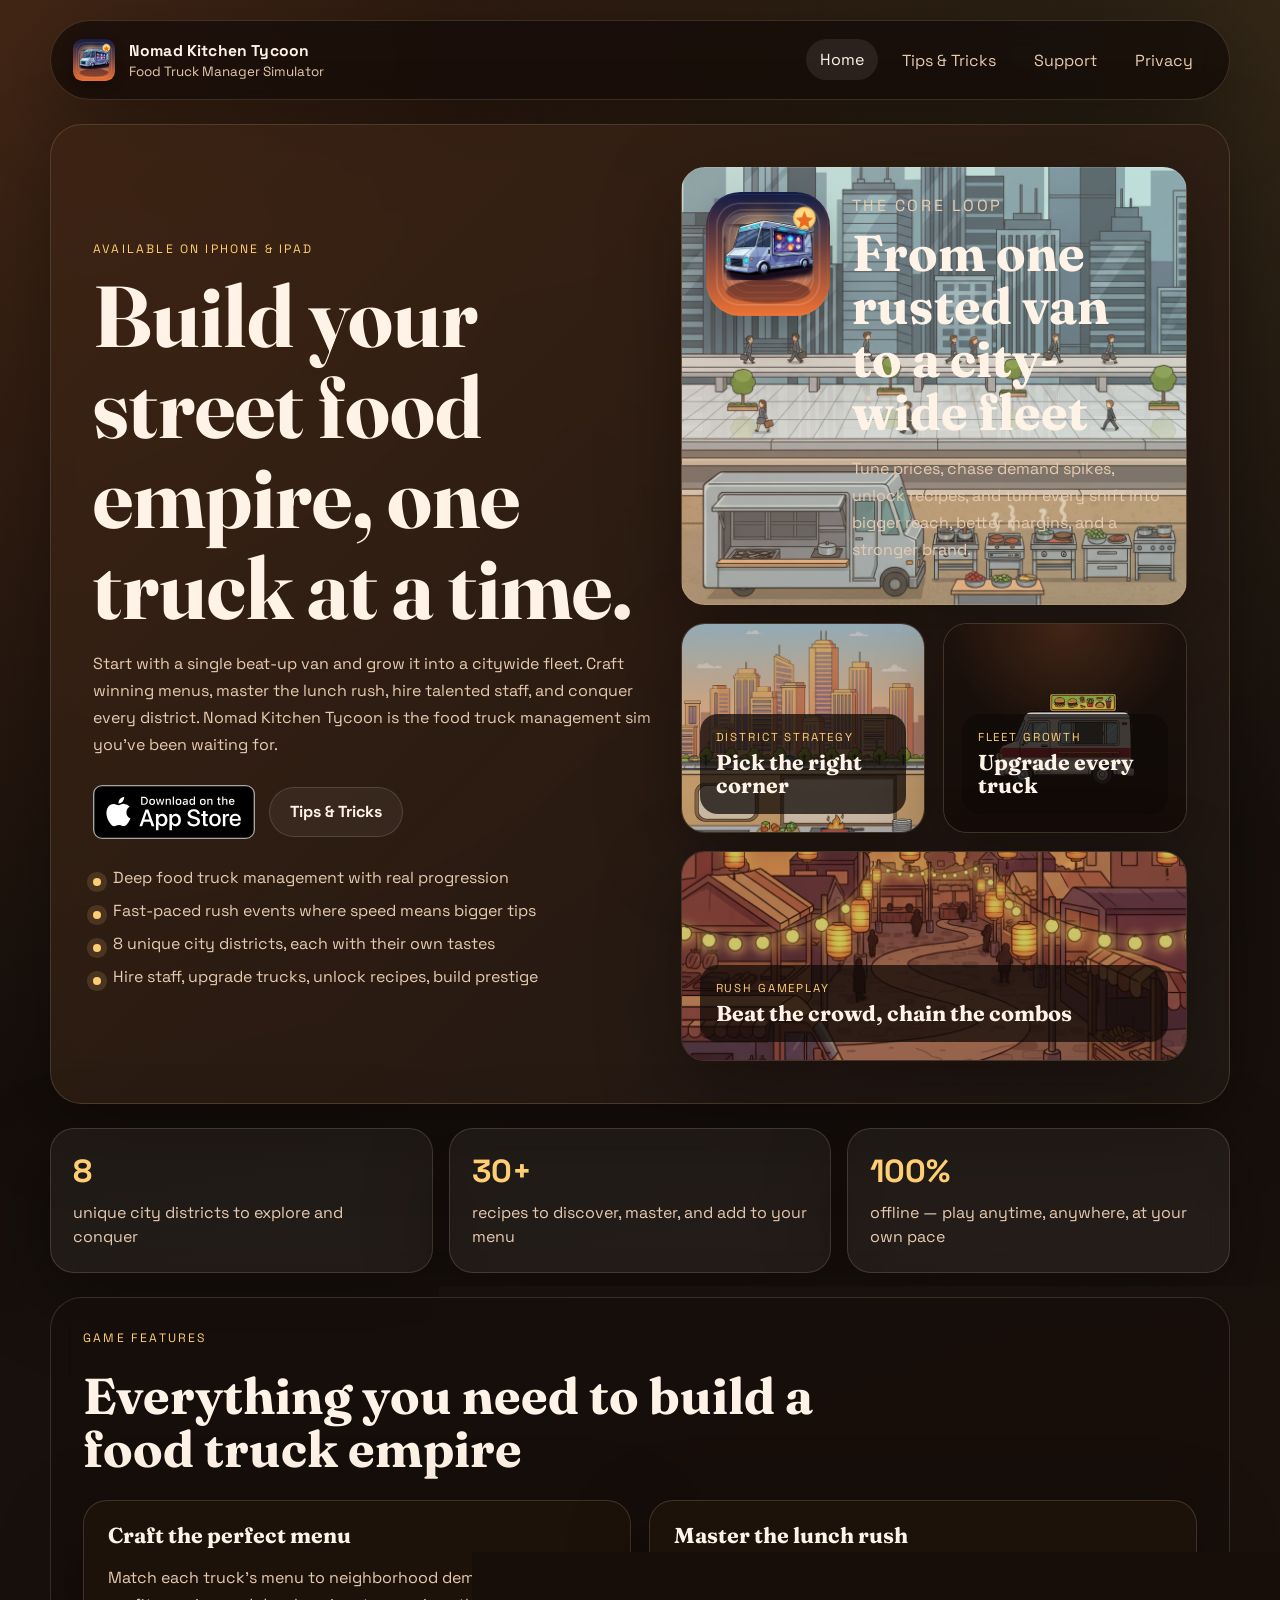
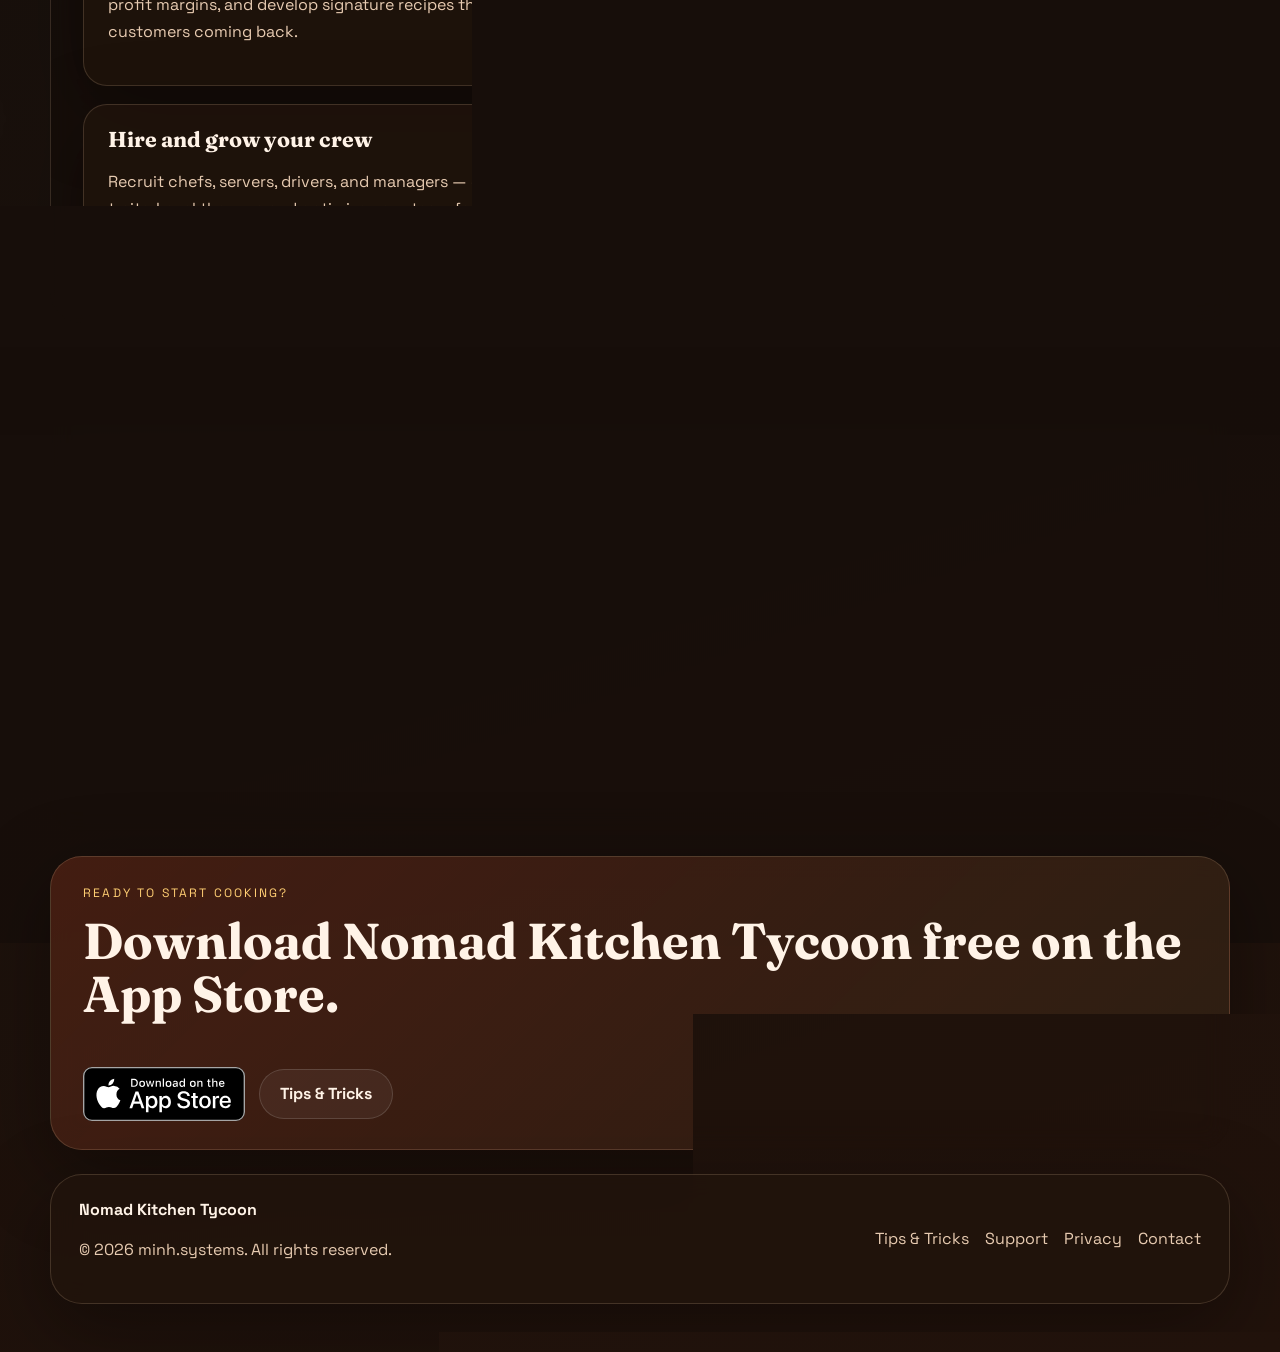
==== index.html @ 7404ed9f "Add files via upload" ====
<!DOCTYPE html>
<html lang="en">
<head>
  <meta charset="UTF-8">
  <meta name="viewport" content="width=device-width, initial-scale=1.0">
  <title>Nomad Kitchen Tycoon — Food Truck Manager Simulator for iPhone &amp; iPad</title>
  <meta
    name="description"
    content="Build your street food empire from a single truck. Manage menus, hire staff, conquer city districts, and master the lunch rush in Nomad Kitchen Tycoon."
  >
  <meta property="og:title" content="Nomad Kitchen Tycoon — Food Truck Manager Simulator">
  <meta
    property="og:description"
    content="Build your street food empire from a single truck. Manage menus, hire staff, conquer city districts, and master the lunch rush."
  >
  <meta property="og:type" content="website">
  <meta property="og:url" content="https://minh.systems/NomadKitchenTycoon/">
  <meta property="og:image" content="assets/app-icon.png">
  <link rel="canonical" href="https://minh.systems/NomadKitchenTycoon/">
  <link rel="icon" href="assets/app-icon.png">
  <link rel="apple-touch-icon" href="assets/app-icon.png">
  <link rel="stylesheet" href="styles.css">
</head>
<body class="page-home">
  <div class="site-shell">
    <header class="site-header">
      <a class="brand" href="index.html" aria-label="Nomad Kitchen Tycoon home">
        <img class="brand-icon" src="assets/app-icon.png" alt="" width="42" height="42">
        <span class="brand-text">
          <strong>Nomad Kitchen Tycoon</strong>
          <span>Food Truck Manager Simulator</span>
        </span>
      </a>
      <nav class="site-nav" aria-label="Primary">
        <a href="index.html" aria-current="page">Home</a>
        <a href="tips.html">Tips &amp; Tricks</a>
        <a href="support.html">Support</a>
        <a href="privacy.html">Privacy</a>
      </nav>
    </header>

    <main>
      <section class="hero reveal">
        <div class="hero-copy">
          <p class="eyebrow">Available on iPhone &amp; iPad</p>
          <h1>Build your street food empire, one truck at a time.</h1>
          <p class="hero-text">
            Start with a single beat-up van and grow it into a citywide fleet.
            Craft winning menus, master the lunch rush, hire talented staff, and
            conquer every district. Nomad Kitchen Tycoon is the food truck
            management sim you've been waiting for.
          </p>
          <div class="hero-actions">
            <a class="appstore-badge" href="https://apps.apple.com/app/id6759504817" target="_blank" rel="noopener">
              <img src="assets/app-store-badge.svg" alt="Download on the App Store" height="54">
            </a>
            <a class="button button-secondary" href="tips.html">Tips &amp; Tricks</a>
          </div>
          <ul class="hero-points" aria-label="Highlights">
            <li>Deep food truck management with real progression</li>
            <li>Fast-paced rush events where speed means bigger tips</li>
            <li>8 unique city districts, each with their own tastes</li>
            <li>Hire staff, upgrade trucks, unlock recipes, build prestige</li>
          </ul>
        </div>

        <div class="hero-stage">
          <div class="showcase-card skyline-card">
            <img class="app-icon" src="assets/app-icon.png" alt="Nomad Kitchen Tycoon app icon" width="124" height="124">
            <div class="showcase-meta">
              <p class="showcase-label">The Core Loop</p>
              <h2>From one rusted van to a city-wide fleet</h2>
              <p>
                Tune prices, chase demand spikes, unlock recipes, and turn every
                shift into bigger reach, better margins, and a stronger brand.
              </p>
            </div>
          </div>
          <div class="showcase-grid">
            <article class="showcase-card small-card bg-card">
              <img src="assets/bg-downtown.png" alt="Downtown district art" loading="lazy">
              <div>
                <p class="card-kicker">District Strategy</p>
                <h3>Pick the right corner</h3>
              </div>
            </article>
            <article class="showcase-card small-card truck-card">
              <img src="assets/truck-classic.png" alt="Classic food truck" loading="lazy">
              <div>
                <p class="card-kicker">Fleet Growth</p>
                <h3>Upgrade every truck</h3>
              </div>
            </article>
            <article class="showcase-card wide-card bg-card">
              <img src="assets/bg-night-market.png" alt="Night market district art" loading="lazy">
              <div>
                <p class="card-kicker">Rush Gameplay</p>
                <h3>Beat the crowd, chain the combos</h3>
              </div>
            </article>
          </div>
        </div>
      </section>

      <section class="value-strip reveal">
        <div class="value-pill">
          <span class="value-number">8</span>
          <span class="value-label">unique city districts to explore and conquer</span>
        </div>
        <div class="value-pill">
          <span class="value-number">30+</span>
          <span class="value-label">recipes to discover, master, and add to your menu</span>
        </div>
        <div class="value-pill">
          <span class="value-number">100%</span>
          <span class="value-label">offline — play anytime, anywhere, at your own pace</span>
        </div>
      </section>

      <section class="section reveal">
        <div class="section-heading">
          <p class="eyebrow">Game Features</p>
          <h2>Everything you need to build a food truck empire</h2>
        </div>
        <div class="feature-grid">
          <article class="feature-card">
            <h3>Craft the perfect menu</h3>
            <p>
              Match each truck's menu to neighborhood demand, balance profit margins,
              and develop signature recipes that keep customers coming back.
            </p>
          </article>
          <article class="feature-card">
            <h3>Master the lunch rush</h3>
            <p>
              Time-pressure rush events demand quick decisions and smooth combos.
              Serve faster, earn bigger tips, and build your reputation.
            </p>
          </article>
          <article class="feature-card">
            <h3>Hire and grow your crew</h3>
            <p>
              Recruit chefs, servers, drivers, and managers — each with unique traits.
              Level them up and optimize your team for maximum efficiency.
            </p>
          </article>
          <article class="feature-card">
            <h3>Expand your fleet</h3>
            <p>
              Upgrade engines, kitchens, storage, and serving speed. Unlock new trucks,
              districts, contracts, and prestige layers as you grow.
            </p>
          </article>
        </div>
      </section>

      <section class="section reveal">
        <div class="section-heading">
          <p class="eyebrow">What Makes It Special</p>
          <h2>A tycoon game built for quick sessions and long-term goals</h2>
        </div>
        <div class="story-grid">
          <article class="story-card accent-warm">
            <p class="card-kicker">Management</p>
            <h3>Run a real food business</h3>
            <p>
              Pricing strategy, supply management, location scouting, and customer
              satisfaction — every decision shapes your empire.
            </p>
          </article>
          <article class="story-card accent-ink">
            <p class="card-kicker">Progression</p>
            <h3>Always something to work toward</h3>
            <p>
              Daily rewards, rush mastery, contracts, staff growth, and prestige
              give you reasons to come back day after day.
            </p>
          </article>
          <article class="story-card accent-gold">
            <p class="card-kicker">Fantasy</p>
            <h3>Start small, dream big</h3>
            <p>
              Turn a rusty side hustle into the city's hottest street food brand.
              Every decision brings you closer to food truck legend status.
            </p>
          </article>
        </div>
      </section>

      <section class="cta-band reveal">
        <div>
          <p class="eyebrow">Ready to start cooking?</p>
          <h2>Download Nomad Kitchen Tycoon free on the App Store.</h2>
        </div>
        <div class="cta-actions">
          <a class="appstore-badge" href="https://apps.apple.com/app/id6759504817" target="_blank" rel="noopener">
            <img src="assets/app-store-badge.svg" alt="Download on the App Store" height="54">
          </a>
          <a class="button button-secondary" href="tips.html">Tips &amp; Tricks</a>
        </div>
      </section>
    </main>

    <footer class="site-footer">
      <div>
        <strong>Nomad Kitchen Tycoon</strong>
        <p>&copy; 2026 minh.systems. All rights reserved.</p>
      </div>
      <div class="footer-links">
        <a href="tips.html">Tips &amp; Tricks</a>
        <a href="support.html">Support</a>
        <a href="privacy.html">Privacy</a>
        <a href="mailto:mip@gmx.biz">Contact</a>
      </div>
    </footer>
  </div>
</body>
</html>
---- styles.css ----
@import url("https://fonts.googleapis.com/css2?family=Fraunces:wght@500;600;700&family=Space+Grotesk:wght@400;500;700&display=swap");

:root {
  --bg: #130d09;
  --bg-elevated: rgba(34, 20, 13, 0.76);
  --bg-soft: rgba(255, 245, 232, 0.08);
  --line: rgba(255, 214, 176, 0.16);
  --text: #fff3e7;
  --muted: #e7cbb1;
  --accent: #ff8f4d;
  --accent-deep: #ff5c33;
  --accent-gold: #ffce73;
  --accent-ink: #1f2833;
  --shadow: 0 24px 80px rgba(0, 0, 0, 0.35);
  --radius-xl: 32px;
  --radius-lg: 24px;
  --radius-md: 18px;
  --max-width: 1180px;
}

* {
  box-sizing: border-box;
}

html {
  scroll-behavior: smooth;
}

body {
  margin: 0;
  color: var(--text);
  font-family: "Space Grotesk", "Avenir Next", "Segoe UI", sans-serif;
  background:
    radial-gradient(circle at top left, rgba(255, 143, 77, 0.22), transparent 34%),
    radial-gradient(circle at top right, rgba(255, 206, 115, 0.14), transparent 26%),
    linear-gradient(160deg, #0e0906 0%, #17100c 40%, #21120b 100%);
  min-height: 100vh;
}

body::before {
  content: "";
  position: fixed;
  inset: 0;
  pointer-events: none;
  background-image:
    linear-gradient(rgba(255, 255, 255, 0.02) 1px, transparent 1px),
    linear-gradient(90deg, rgba(255, 255, 255, 0.02) 1px, transparent 1px);
  background-size: 28px 28px;
  mask-image: radial-gradient(circle at center, black 35%, transparent 85%);
  opacity: 0.35;
}

a {
  color: inherit;
}

img {
  display: block;
  max-width: 100%;
}

.site-shell {
  position: relative;
  z-index: 1;
  width: min(calc(100% - 32px), var(--max-width));
  margin: 0 auto;
  padding-bottom: 48px;
}

.site-header,
.site-footer,
.hero,
.subpage-hero,
.section,
.value-strip,
.cta-band {
  backdrop-filter: blur(12px);
}

.site-header {
  display: flex;
  align-items: center;
  justify-content: space-between;
  gap: 20px;
  margin-top: 20px;
  padding: 18px 22px;
  border: 1px solid var(--line);
  border-radius: 999px;
  background: rgba(18, 11, 8, 0.72);
  box-shadow: var(--shadow);
}

.brand {
  display: inline-flex;
  align-items: center;
  gap: 14px;
  text-decoration: none;
}

.brand-icon {
  width: 42px;
  height: 42px;
  border-radius: 22.37%;
  box-shadow: 0 4px 12px rgba(0, 0, 0, 0.3);
}

.brand-text {
  display: flex;
  flex-direction: column;
  gap: 2px;
}

.brand-text strong {
  font-size: 0.98rem;
  letter-spacing: 0.01em;
}

.brand-text span {
  color: var(--muted);
  font-size: 0.84rem;
}

.site-nav {
  display: flex;
  flex-wrap: wrap;
  gap: 10px;
}

.site-nav a {
  padding: 10px 14px;
  border-radius: 999px;
  color: var(--muted);
  text-decoration: none;
  transition: background-color 0.25s ease, color 0.25s ease, transform 0.25s ease;
}

.site-nav a:hover,
.site-nav a[aria-current="page"] {
  background: rgba(255, 255, 255, 0.08);
  color: var(--text);
  transform: translateY(-1px);
}

.hero,
.subpage-hero {
  display: grid;
  gap: 28px;
  margin-top: 24px;
  padding: 42px;
  border: 1px solid var(--line);
  border-radius: var(--radius-xl);
  background:
    linear-gradient(135deg, rgba(255, 143, 77, 0.13), rgba(255, 255, 255, 0.04)),
    rgba(24, 15, 10, 0.76);
  box-shadow: var(--shadow);
}

.hero {
  grid-template-columns: 1.05fr 0.95fr;
  align-items: center;
}

.subpage-hero {
  grid-template-columns: minmax(0, 1.2fr) minmax(280px, 0.8fr);
  align-items: start;
}

.eyebrow {
  margin: 0 0 14px;
  text-transform: uppercase;
  letter-spacing: 0.18em;
  font-size: 0.76rem;
  color: var(--accent-gold);
}

h1,
h2,
h3 {
  margin: 0;
  font-family: "Fraunces", Georgia, serif;
  line-height: 1.05;
}

h1 {
  font-size: clamp(2.7rem, 7vw, 5.4rem);
  max-width: 11ch;
}

h2 {
  font-size: clamp(1.9rem, 4vw, 3.15rem);
}

h3 {
  font-size: 1.35rem;
}

.hero-text,
.feature-card p,
.story-card p,
.policy-card p,
.support-note,
.table-cell,
.site-footer p,
.showcase-meta p,
.faq-item p {
  color: var(--muted);
  line-height: 1.7;
  font-size: 1rem;
}

.hero-actions,
.cta-actions {
  display: flex;
  flex-wrap: wrap;
  align-items: center;
  gap: 14px;
  margin-top: 26px;
}

.button {
  display: inline-flex;
  align-items: center;
  justify-content: center;
  min-height: 50px;
  padding: 0 20px;
  border-radius: 999px;
  border: 1px solid transparent;
  font-weight: 700;
  text-decoration: none;
  transition: transform 0.25s ease, box-shadow 0.25s ease, background-color 0.25s ease;
}

.button:hover {
  transform: translateY(-2px);
}

.button-primary {
  background: linear-gradient(160deg, var(--accent) 0%, var(--accent-deep) 100%);
  color: #1b120d;
  box-shadow: 0 18px 40px rgba(255, 92, 51, 0.24);
}

.button-secondary {
  border-color: rgba(255, 255, 255, 0.14);
  background: rgba(255, 255, 255, 0.05);
}

.appstore-badge {
  display: inline-flex;
  align-items: center;
  transition: transform 0.25s ease, opacity 0.25s ease;
}

.appstore-badge img {
  height: 54px;
  width: auto;
  display: block;
}

.appstore-badge:hover {
  transform: translateY(-2px);
  opacity: 0.88;
}

.policy-link {
  margin-top: 10px;
}

.policy-link a {
  color: var(--accent);
  text-decoration: underline;
  text-decoration-thickness: 1px;
  text-underline-offset: 3px;
}

.policy-link a:hover {
  color: var(--accent-gold);
}

.tip-number {
  display: inline-flex;
  align-items: center;
  justify-content: center;
  width: 36px;
  height: 36px;
  border-radius: 10px;
  background: linear-gradient(160deg, var(--accent) 0%, var(--accent-deep) 100%);
  color: #1b120d;
  font-weight: 800;
  font-size: 0.9rem;
  flex-shrink: 0;
  margin-bottom: 12px;
}

.tutorial-steps {
  display: grid;
  gap: 18px;
}

.tutorial-step {
  display: grid;
  grid-template-columns: 48px 1fr;
  gap: 16px;
  padding: 24px;
  border: 1px solid var(--line);
  border-radius: var(--radius-lg);
  background: var(--bg-elevated);
  box-shadow: var(--shadow);
}

.step-number {
  display: grid;
  place-items: center;
  width: 48px;
  height: 48px;
  border-radius: 14px;
  background: linear-gradient(160deg, var(--accent) 0%, var(--accent-deep) 100%);
  color: #1b120d;
  font-weight: 800;
  font-size: 1.2rem;
}

.step-content h3 {
  margin-bottom: 8px;
}

.step-content p {
  color: var(--muted);
  line-height: 1.7;
}

.hero-points {
  display: grid;
  gap: 12px;
  margin: 28px 0 0;
  padding: 0;
  list-style: none;
}

.hero-points li {
  position: relative;
  padding-left: 20px;
  color: var(--muted);
}

.hero-points li::before {
  content: "";
  position: absolute;
  left: 0;
  top: 0.72em;
  width: 8px;
  height: 8px;
  border-radius: 999px;
  background: var(--accent-gold);
  box-shadow: 0 0 0 6px rgba(255, 206, 115, 0.14);
}

.hero-stage {
  display: grid;
  gap: 18px;
}

.showcase-card,
.feature-card,
.story-card,
.value-pill,
.support-panel,
.policy-card,
.faq-item,
.table-like,
.cta-band,
.site-footer {
  border: 1px solid var(--line);
  box-shadow: var(--shadow);
}

.showcase-card,
.feature-card,
.story-card,
.support-panel,
.policy-card,
.table-like,
.site-footer {
  background: var(--bg-elevated);
}

.showcase-card {
  overflow: hidden;
  border-radius: var(--radius-lg);
}

.skyline-card {
  display: grid;
  grid-template-columns: 124px 1fr;
  gap: 22px;
  padding: 24px;
  min-height: 220px;
  background:
    linear-gradient(135deg, rgba(255, 143, 77, 0.18), rgba(255, 206, 115, 0.1)),
    url("assets/bg-financial.png") center/cover no-repeat;
}

.app-icon {
  width: 124px;
  height: 124px;
  border-radius: 27.78%;
  box-shadow: 0 20px 40px rgba(0, 0, 0, 0.28);
}

.showcase-label,
.card-kicker {
  margin: 0 0 8px;
  text-transform: uppercase;
  letter-spacing: 0.16em;
  font-size: 0.72rem;
  color: var(--accent-gold);
}

.showcase-grid {
  display: grid;
  grid-template-columns: 1fr 1fr;
  gap: 18px;
}

.small-card,
.wide-card {
  position: relative;
  min-height: 210px;
}

.small-card img,
.wide-card img {
  position: absolute;
  inset: 0;
  width: 100%;
  height: 100%;
  object-fit: cover;
  opacity: 0.78;
}

.small-card div,
.wide-card div {
  position: absolute;
  inset: auto 18px 18px;
  padding: 16px;
  border-radius: var(--radius-md);
  background: rgba(15, 10, 8, 0.74);
}

.truck-card img {
  object-fit: contain;
  padding: 18px;
  background:
    radial-gradient(circle at top, rgba(255, 143, 77, 0.22), transparent 48%),
    linear-gradient(180deg, rgba(28, 17, 12, 0.94), rgba(17, 11, 8, 0.92));
}

.wide-card {
  grid-column: span 2;
}

.value-strip,
.cta-band,
.section {
  margin-top: 24px;
  border-radius: var(--radius-xl);
}

.value-strip {
  display: grid;
  grid-template-columns: repeat(3, 1fr);
  gap: 16px;
}

.value-pill {
  padding: 22px;
  border-radius: var(--radius-lg);
  background: rgba(255, 255, 255, 0.05);
}

.value-number {
  display: block;
  margin-bottom: 10px;
  font-size: 2rem;
  font-weight: 800;
  color: var(--accent-gold);
}

.value-label {
  color: var(--muted);
  line-height: 1.55;
}

.section {
  padding: 32px;
  border: 1px solid var(--line);
  background: rgba(23, 14, 10, 0.72);
}

.section-heading {
  display: grid;
  gap: 10px;
  margin-bottom: 24px;
  max-width: 760px;
}

.feature-grid,
.story-grid,
.support-grid,
.policy-grid,
.policy-stack {
  display: grid;
  gap: 18px;
}

.feature-grid,
.support-grid,
.policy-grid {
  grid-template-columns: repeat(2, minmax(0, 1fr));
}

.story-grid {
  grid-template-columns: repeat(3, minmax(0, 1fr));
}

.policy-stack {
  grid-template-columns: 1fr;
}

.feature-card,
.story-card,
.policy-card,
.support-panel {
  padding: 24px;
  border-radius: var(--radius-lg);
}

.accent-warm {
  background:
    linear-gradient(160deg, rgba(255, 143, 77, 0.24), rgba(36, 16, 11, 0.86)),
    var(--bg-elevated);
}

.accent-ink {
  background:
    linear-gradient(160deg, rgba(41, 55, 69, 0.9), rgba(17, 12, 9, 0.84)),
    var(--bg-elevated);
}

.accent-gold {
  background:
    linear-gradient(160deg, rgba(255, 206, 115, 0.18), rgba(31, 17, 9, 0.88)),
    var(--bg-elevated);
}

.support-panel {
  background:
    linear-gradient(160deg, rgba(255, 143, 77, 0.18), rgba(22, 14, 11, 0.92)),
    var(--bg-elevated);
}

.support-email {
  display: inline-block;
  margin: 10px 0 12px;
  font-size: 1.1rem;
  font-weight: 700;
  text-decoration-thickness: 2px;
}

.faq-list {
  display: grid;
  gap: 14px;
}

.faq-item {
  padding: 0;
  overflow: hidden;
  border-radius: var(--radius-lg);
  background: rgba(255, 255, 255, 0.04);
}

.faq-item summary {
  padding: 20px 24px;
  cursor: pointer;
  font-weight: 700;
  list-style: none;
}

.faq-item summary::-webkit-details-marker {
  display: none;
}

.faq-item p {
  margin: 0;
  padding: 0 24px 22px;
}

.table-like {
  overflow: hidden;
  border-radius: var(--radius-lg);
}

.table-row {
  display: grid;
  grid-template-columns: minmax(180px, 0.55fr) 1.45fr;
}

.table-row + .table-row {
  border-top: 1px solid var(--line);
}

.table-cell {
  padding: 18px 20px;
}

.table-heading {
  font-weight: 700;
  color: var(--text);
  background: rgba(255, 255, 255, 0.03);
}

.cta-band {
  display: flex;
  align-items: center;
  justify-content: space-between;
  flex-wrap: wrap;
  gap: 20px;
  padding: 28px 32px;
  border: 1px solid var(--line);
  background:
    linear-gradient(135deg, rgba(255, 92, 51, 0.18), rgba(255, 206, 115, 0.08)),
    rgba(27, 16, 11, 0.84);
}

.site-footer {
  display: flex;
  align-items: center;
  justify-content: space-between;
  gap: 18px;
  margin-top: 24px;
  padding: 24px 28px;
  border-radius: var(--radius-xl);
}

.footer-links {
  display: flex;
  flex-wrap: wrap;
  gap: 16px;
}

.footer-links a {
  color: var(--muted);
  text-decoration: none;
}

.footer-links a:hover {
  color: var(--text);
}

.reveal {
  animation: reveal-up 0.7s ease both;
}

.reveal:nth-of-type(2) {
  animation-delay: 0.08s;
}

.reveal:nth-of-type(3) {
  animation-delay: 0.16s;
}

.reveal:nth-of-type(4) {
  animation-delay: 0.24s;
}

@keyframes reveal-up {
  from {
    opacity: 0;
    transform: translateY(18px);
  }
  to {
    opacity: 1;
    transform: translateY(0);
  }
}

@media (max-width: 980px) {
  .hero,
  .subpage-hero,
  .story-grid,
  .policy-stack,
  .value-strip,
  .feature-grid,
  .support-grid,
  .policy-grid,
  .cta-band,
  .site-footer {
    grid-template-columns: 1fr;
  }

  .hero,
  .subpage-hero,
  .section,
  .cta-band {
    padding: 28px;
  }

  .site-header,
  .cta-band,
  .site-footer {
    border-radius: 28px;
  }

  .site-header,
  .site-footer,
  .cta-band {
    flex-direction: column;
    align-items: flex-start;
  }
}

@media (max-width: 720px) {
  .site-shell {
    width: min(calc(100% - 20px), var(--max-width));
  }

  .hero,
  .subpage-hero,
  .section,
  .cta-band {
    padding: 22px;
  }

  .skyline-card {
    grid-template-columns: 1fr;
  }

  .app-icon {
    width: 96px;
    height: 96px;
  }

  .appstore-badge img {
    height: 44px;
  }

  .showcase-grid {
    grid-template-columns: 1fr;
  }

  .wide-card {
    grid-column: auto;
  }

  .feature-grid,
  .support-grid,
  .policy-grid,
  .table-row {
    grid-template-columns: 1fr;
  }

  .site-nav {
    width: 100%;
  }
}

@media (prefers-reduced-motion: reduce) {
  html {
    scroll-behavior: auto;
  }

  .reveal,
  .site-nav a,
  .button {
    animation: none;
    transition: none;
  }
}
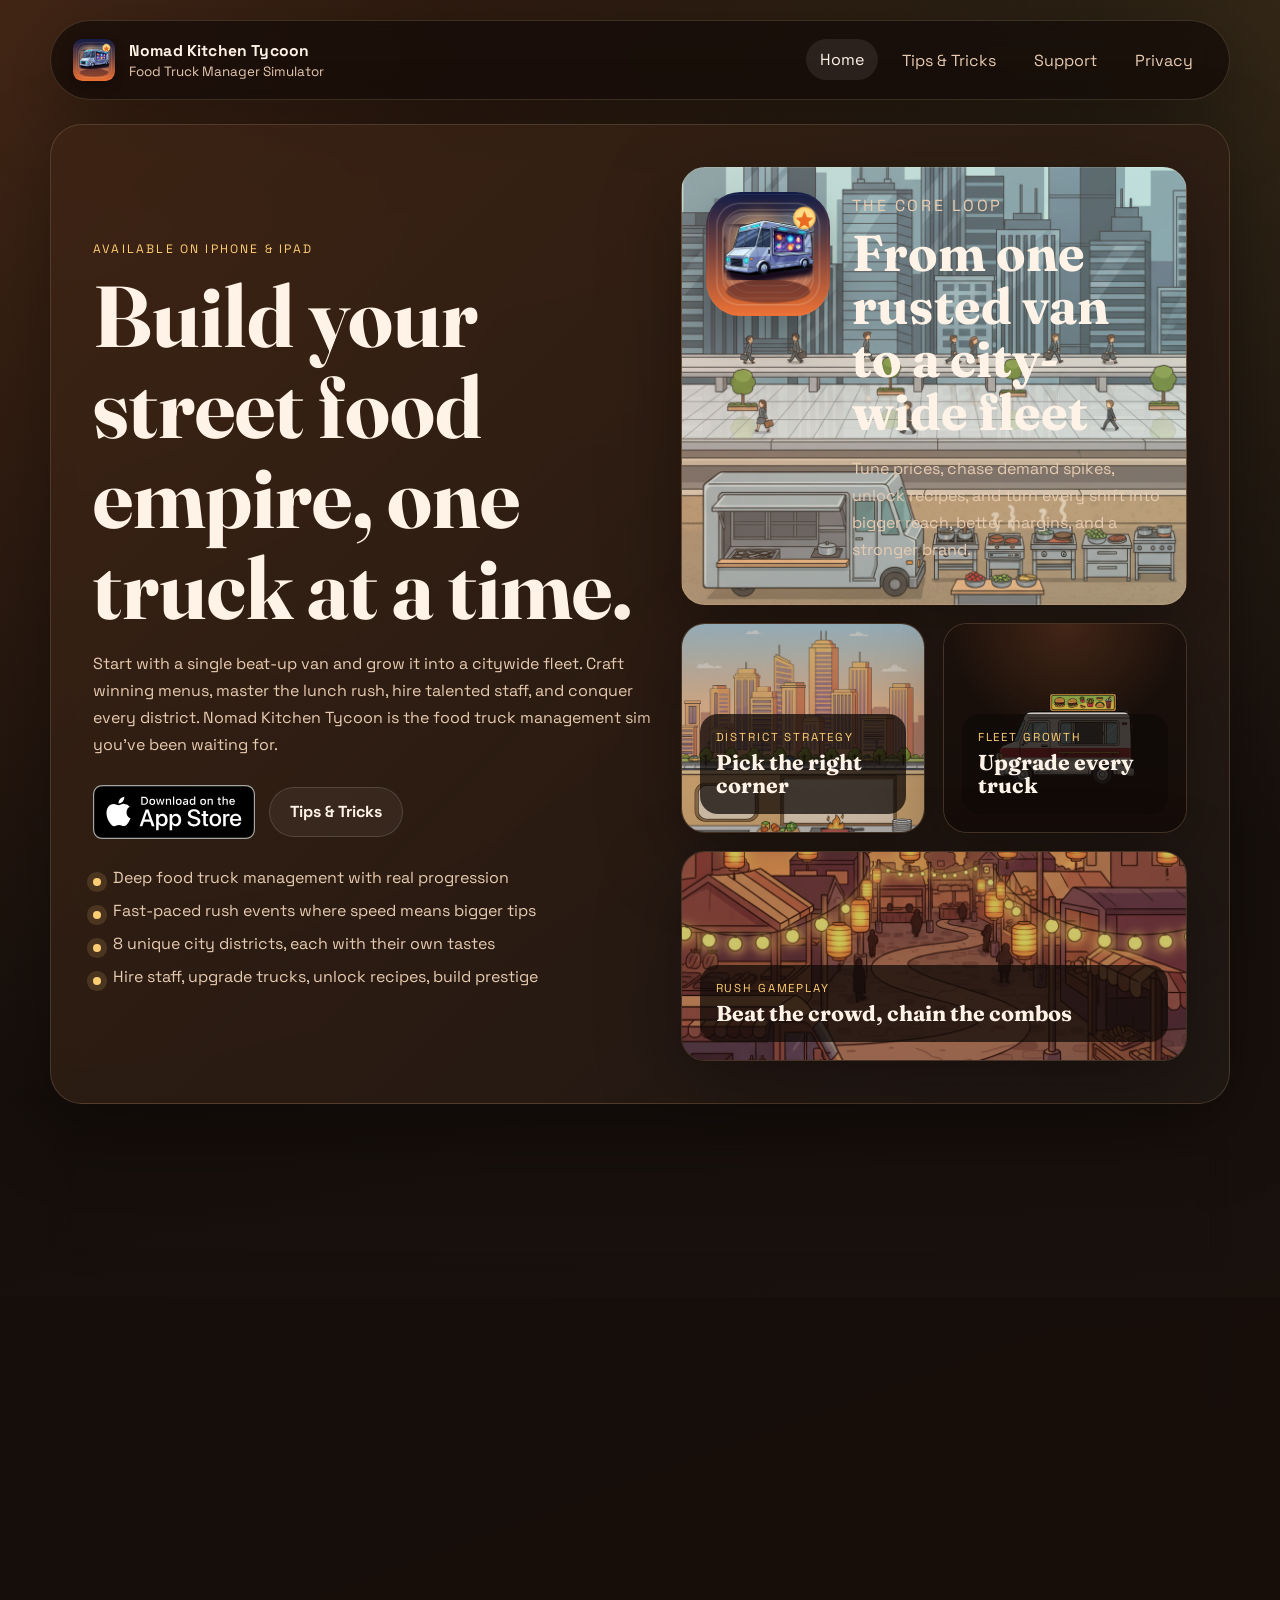
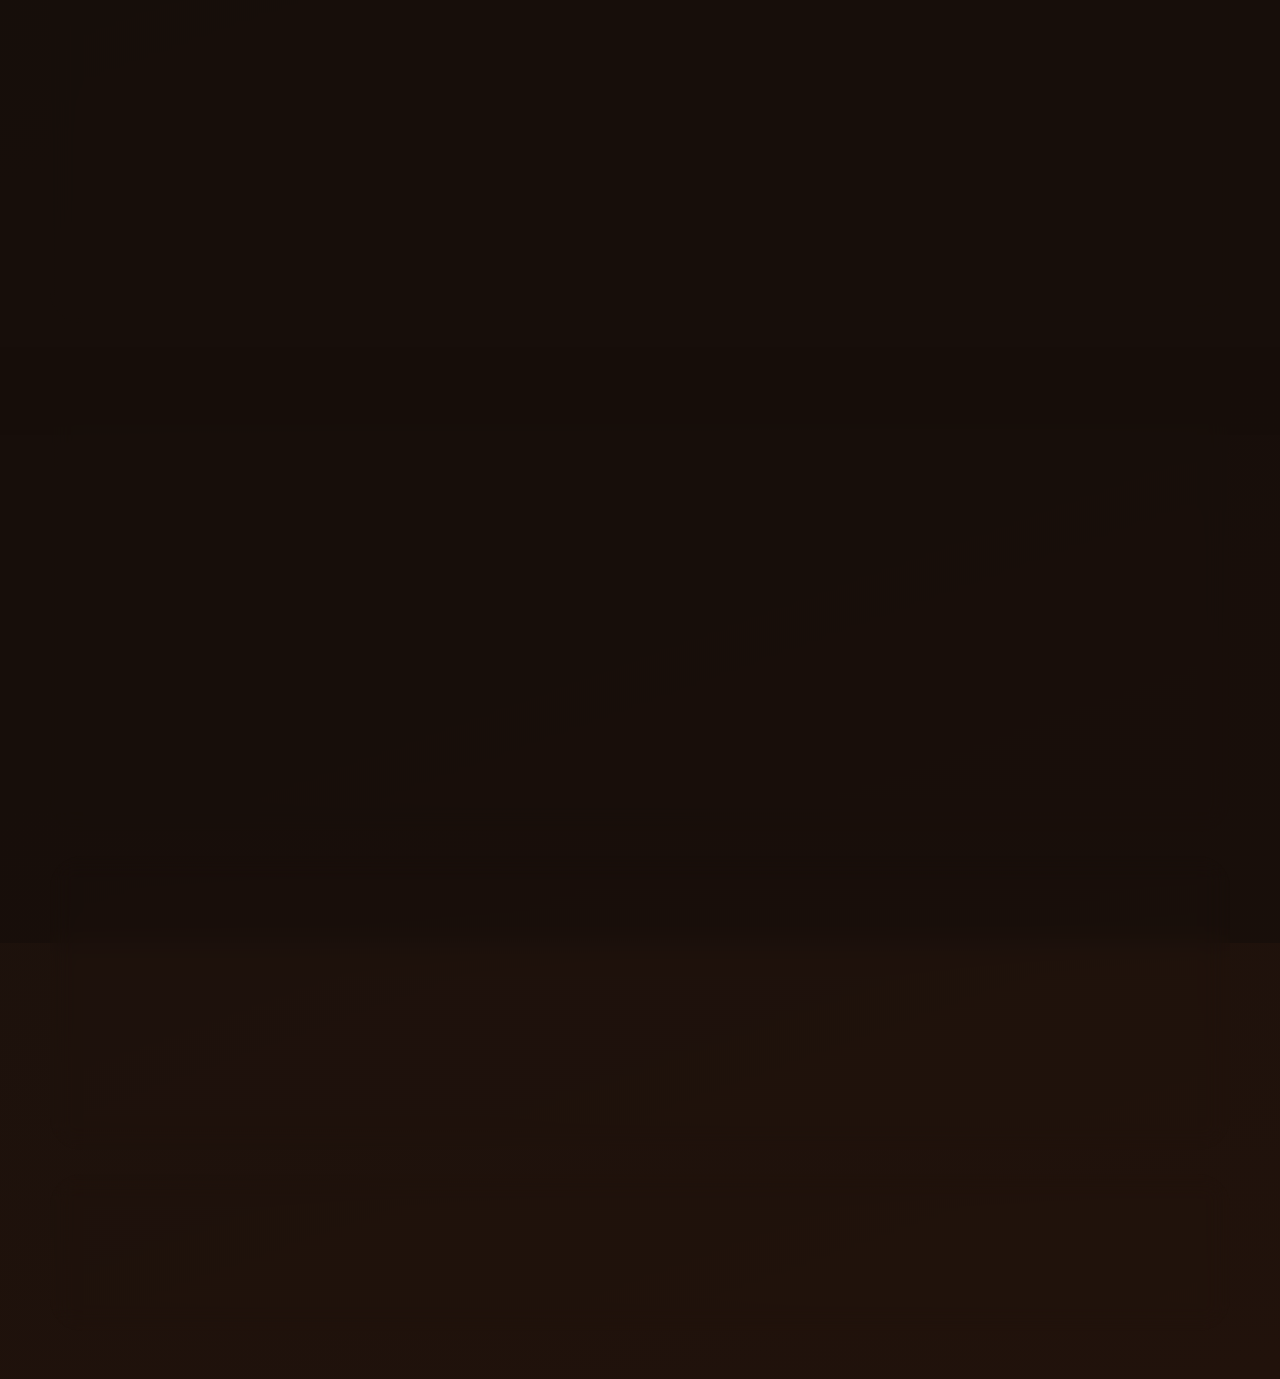
==== commit 32ef16ec: "Offizielle Store-Badges, Name Minh Nguyen Studios, transparentes Logo" ====
--- a/index.html
+++ b/index.html
@@ -212,7 +212,7 @@
         <a href="privacy.html">Privacy</a>
         <a href="mailto:mip@gmx.biz">Contact</a>
       </div>
-    </footer>
+    <p style="font-size:.72rem;opacity:.7;margin:.75rem 0 0">Apple, the Apple logo and App Store are trademarks of Apple Inc., registered in the U.S. and other countries.</p></footer>
   </div>
 </body>
 </html>
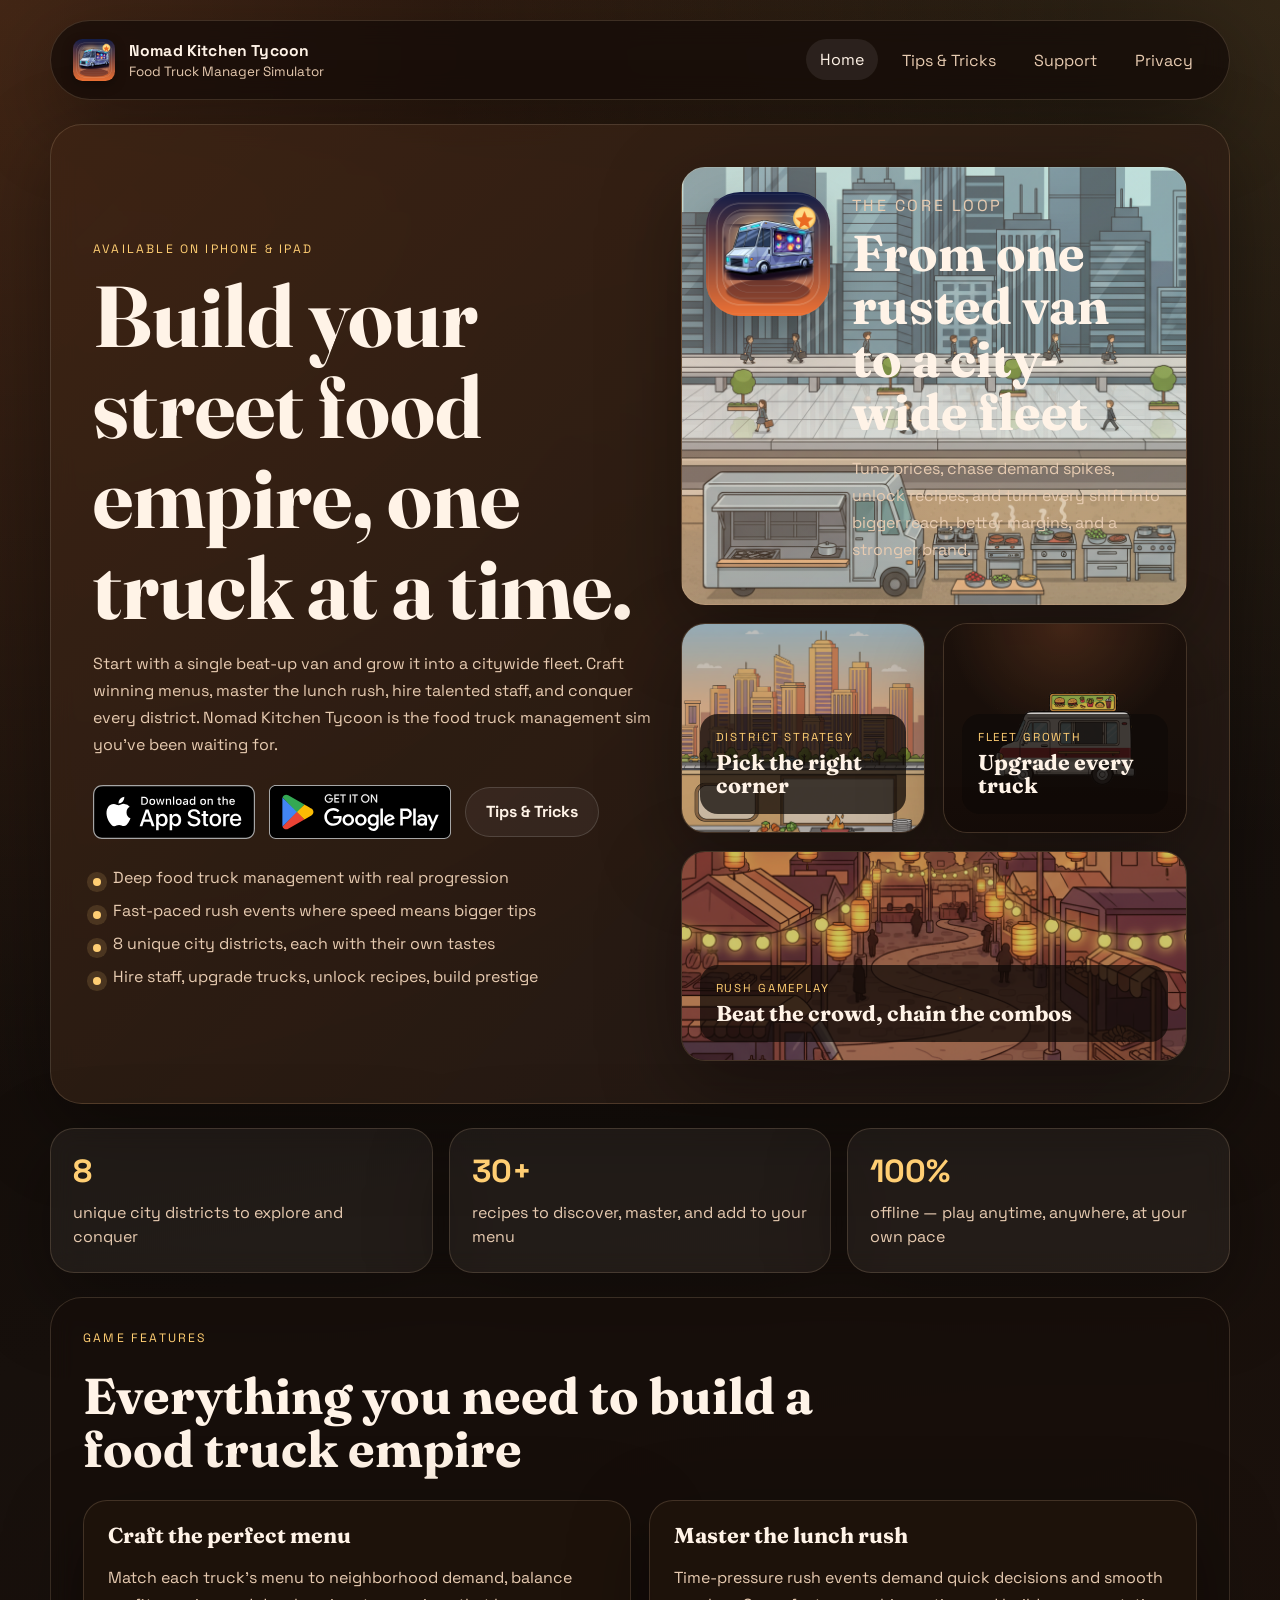
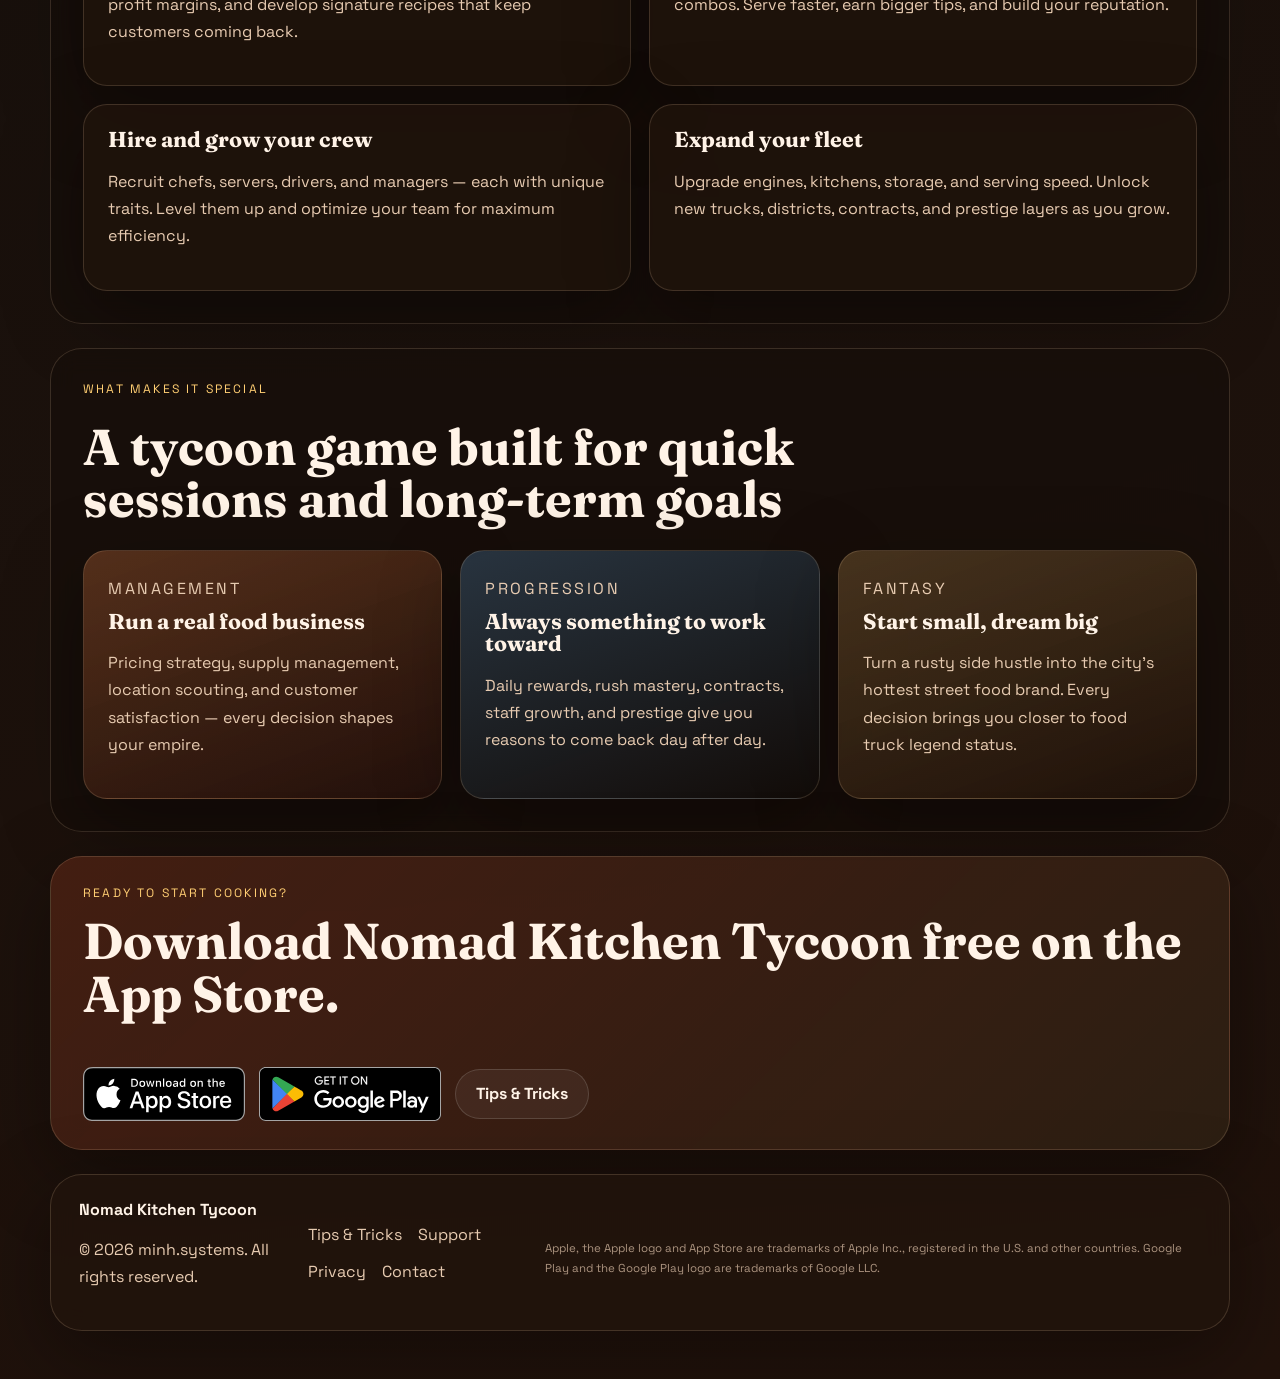
==== commit db184ce2: "Google Play: offizieller Badge und Android-Angaben ergänzt" ====
--- a/index.html
+++ b/index.html
@@ -54,6 +54,9 @@
             <a class="appstore-badge" href="https://apps.apple.com/app/id6759504817" target="_blank" rel="noopener">
               <img src="assets/app-store-badge.svg" alt="Download on the App Store" height="54">
             </a>
+            <a class="appstore-badge" href="https://play.google.com/store/apps/details?id=com.minhstudios.nomadkitchen&amp;hl=en" target="_blank" rel="noopener">
+              <img src="assets/google-play-badge.svg" alt="Get it on Google Play" height="54">
+            </a>
             <a class="button button-secondary" href="tips.html">Tips &amp; Tricks</a>
           </div>
           <ul class="hero-points" aria-label="Highlights">
@@ -196,6 +199,9 @@
           <a class="appstore-badge" href="https://apps.apple.com/app/id6759504817" target="_blank" rel="noopener">
             <img src="assets/app-store-badge.svg" alt="Download on the App Store" height="54">
           </a>
+          <a class="appstore-badge" href="https://play.google.com/store/apps/details?id=com.minhstudios.nomadkitchen&amp;hl=en" target="_blank" rel="noopener">
+            <img src="assets/google-play-badge.svg" alt="Get it on Google Play" height="54">
+          </a>
           <a class="button button-secondary" href="tips.html">Tips &amp; Tricks</a>
         </div>
       </section>
@@ -212,7 +218,7 @@
         <a href="privacy.html">Privacy</a>
         <a href="mailto:mip@gmx.biz">Contact</a>
       </div>
-    <p style="font-size:.72rem;opacity:.7;margin:.75rem 0 0">Apple, the Apple logo and App Store are trademarks of Apple Inc., registered in the U.S. and other countries.</p></footer>
+    <p style="font-size:.72rem;opacity:.7;margin:.75rem 0 0">Apple, the Apple logo and App Store are trademarks of Apple Inc., registered in the U.S. and other countries. Google Play and the Google Play logo are trademarks of Google LLC.</p></footer>
   </div>
 </body>
 </html>
